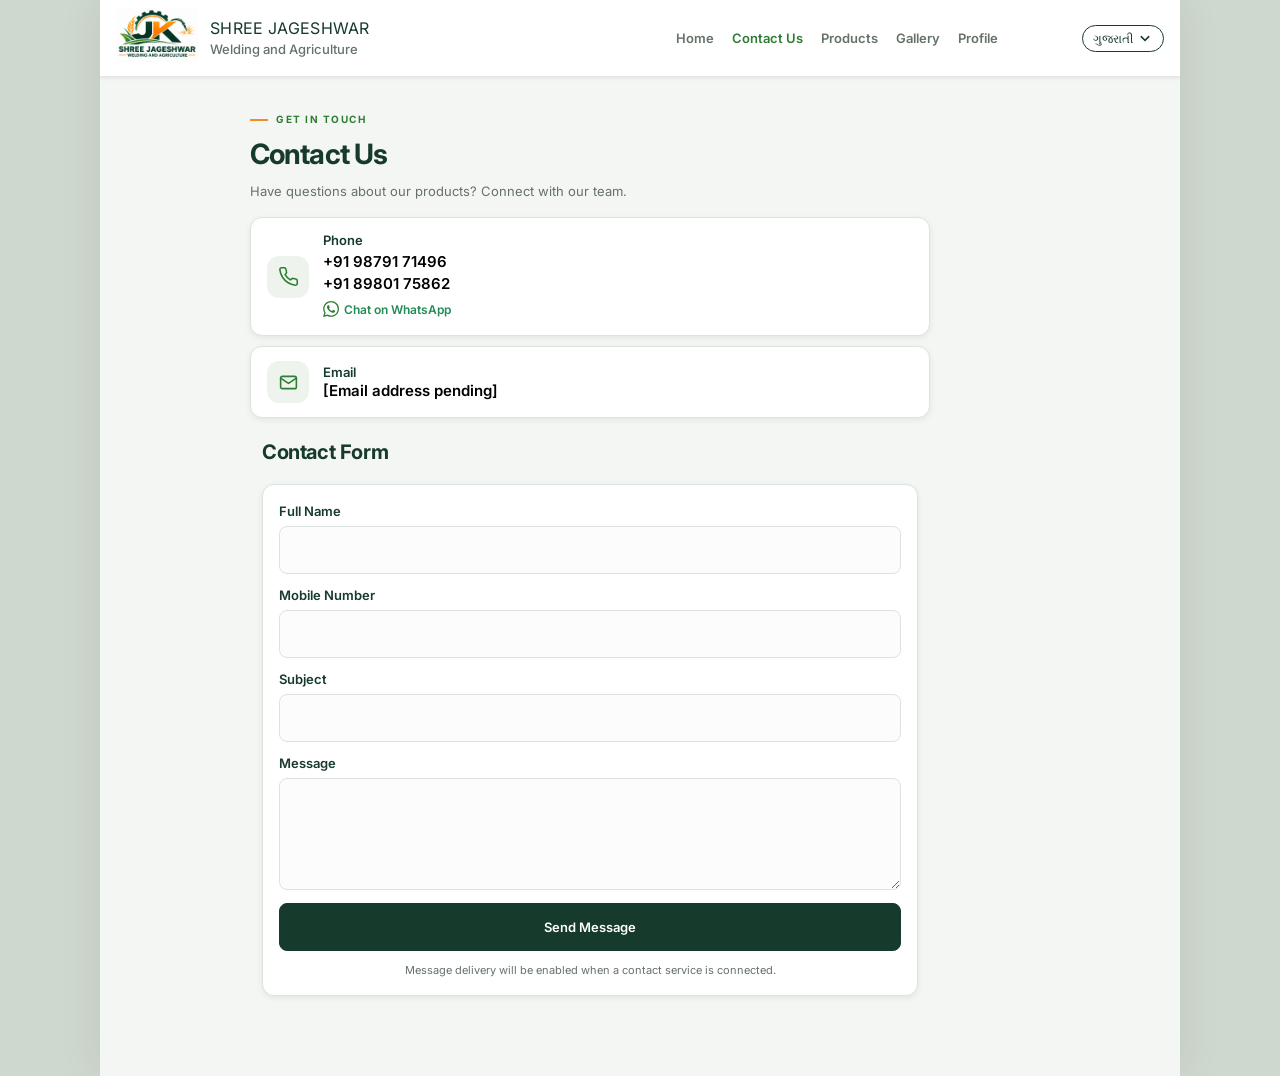
==== contact.html @ e6dda194 "jk-website file" ====
<!DOCTYPE html>
<html lang="en">
<head>
  <meta charset="UTF-8" />
  <meta name="viewport" content="width=device-width, initial-scale=1" />
  <title>Contact Us | Shree Jageshwar</title>
  <meta name="description" content="Contact Shree Jageshwar Welding and Agriculture about agricultural machinery and welding services." />
  <link rel="icon" href="assets/logo.png" />
  <link rel="preconnect" href="https://fonts.googleapis.com" />
  <link rel="preconnect" href="https://fonts.gstatic.com" crossorigin />
  <link href="https://fonts.googleapis.com/css2?family=Inter:wght@400;500;600;700;800&display=swap" rel="stylesheet" />
  <link rel="stylesheet" href="css/styles.css" />
</head>
<body data-page="contact">
  <a class="skip-link" href="#main">Skip to content</a>
  <div class="app">
    <header class="site-header elevated">
      <a class="brand" href="index.html">
        <img src="assets/logo.png" width="82" height="62" alt="Shree Jageshwar Welding and Agriculture logo" />
        <div class="brand-copy">
          <p class="brand-name">SHREE JAGESHWAR</p>
          <p class="brand-sub" data-i18n="brandSub">Welding and Agriculture</p>
        </div>
      </a>
      <nav class="desktop-nav" aria-label="Primary"></nav>
      <button class="lang-pill" type="button" data-lang-toggle aria-haspopup="true" aria-expanded="false">
        <span data-lang-short>ગુજરાતી</span>
        <svg viewBox="0 0 16 16" fill="none" aria-hidden="true"><path d="M4 6l4 4 4-4" stroke="currentColor" stroke-width="1.6" stroke-linecap="round"/></svg>
      </button>
    </header>

    <main id="main" class="contact-page">
      <div class="page-intro muted">
        <div class="section-label"><span class="accent-rule"></span><span data-i18n="getInTouch">GET IN TOUCH</span></div>
        <h1 data-i18n="contactTitle">Contact Us</h1>
        <p data-i18n="contactLead">Have questions about our products? Connect with our team.</p>
      </div>

      <section class="contact-list contact-methods" aria-label="Contact details">
        <div class="contact-card contact-detail-card">
          <span class="contact-method-icon" aria-hidden="true">
            <svg viewBox="0 0 24 24" fill="none" stroke="currentColor" stroke-width="1.8" stroke-linecap="round" stroke-linejoin="round"><path d="M22 16.92v3a2 2 0 0 1-2.18 2 19.8 19.8 0 0 1-8.63-3.07 19.5 19.5 0 0 1-6-6A19.8 19.8 0 0 1 2.12 4.18 2 2 0 0 1 4.11 2h3a2 2 0 0 1 2 1.72c.12.9.31 1.77.57 2.61a2 2 0 0 1-.45 2.11L8.09 9.91a16 16 0 0 0 6 6l1.47-1.14a2 2 0 0 1 2.11-.45c.84.26 1.71.45 2.61.57A2 2 0 0 1 22 16.92z"/></svg>
          </span>
          <div>
            <p class="label">Phone</p>
            <a class="value contact-value-link" href="tel:+919879171496">+91 98791 71496</a>
            <a class="value contact-value-link" href="tel:+918980175862">+91 89801 75862</a>
            <a class="contact-whatsapp" href="https://wa.me/919879171496" aria-label="Chat with us on WhatsApp">
              <svg viewBox="0 0 24 24" fill="currentColor" aria-hidden="true"><path d="M20.52 3.48A11.8 11.8 0 0 0 12.14 0C5.6 0 .28 5.31.28 11.86c0 2.09.55 4.13 1.6 5.93L0 24l6.36-1.67a11.8 11.8 0 0 0 5.77 1.47h.01C18.68 23.8 24 18.48 24 11.94c0-3.17-1.23-6.15-3.48-8.46ZM12.14 21.8a9.9 9.9 0 0 1-5.04-1.38l-.36-.21-3.78.99 1.01-3.69-.23-.38a9.9 9.9 0 0 1-1.52-5.27c0-5.48 4.45-9.93 9.94-9.93a9.87 9.87 0 0 1 7.03 2.92 9.87 9.87 0 0 1 2.91 7.04c0 5.48-4.45 9.91-9.96 9.91Zm5.45-7.43c-.3-.15-1.77-.88-2.05-.98-.28-.1-.48-.15-.68.15-.2.3-.78.98-.95 1.18-.18.2-.35.23-.65.08-.3-.15-1.26-.46-2.4-1.47-.89-.79-1.49-1.77-1.67-2.07-.17-.3-.02-.46.13-.61.13-.13.3-.35.45-.53.15-.17.2-.3.3-.5.1-.2.05-.38-.03-.53-.07-.15-.67-1.62-.93-2.22-.24-.58-.49-.5-.68-.51h-.58c-.2 0-.53.08-.8.38-.28.3-1.05 1.03-1.05 2.5s1.08 2.9 1.23 3.1c.15.2 2.12 3.24 5.13 4.54.72.31 1.28.5 1.72.64.72.23 1.37.2 1.89.12.58-.09 1.77-.73 2.02-1.43.25-.7.25-1.3.18-1.43-.08-.13-.28-.2-.58-.35Z"/></svg>
              Chat on WhatsApp
            </a>
          </div>
        </div>
        <div class="contact-card contact-detail-card">
          <span class="contact-method-icon" aria-hidden="true">
            <svg viewBox="0 0 24 24" fill="none" stroke="currentColor" stroke-width="1.8" stroke-linecap="round" stroke-linejoin="round"><rect x="3" y="5" width="18" height="14" rx="2"/><path d="m3 7 9 6 9-6"/></svg>
          </span>
          <div>
            <p class="label">Email</p>
            <span class="value" data-contact-email>[Email address pending]</span>
          </div>
        </div>
      </section>

      <section class="form-wrap contact-form-wrap" aria-labelledby="contact-form-title">
        <h2 id="contact-form-title" data-i18n="formTitle">Contact Form</h2>
        <form id="contact-form" data-form-endpoint="">
          <div class="field">
            <label for="full-name" data-i18n="fullName">Full Name</label>
            <input id="full-name" name="name" type="text" autocomplete="name" required />
          </div>
          <div class="field">
            <label for="mobile-number" data-i18n="mobile">Mobile Number</label>
            <input id="mobile-number" name="phone" type="tel" autocomplete="tel" inputmode="tel" required />
          </div>
          <div class="field">
            <label for="subject" data-i18n="subject">Subject</label>
            <input id="subject" name="subject" type="text" required />
          </div>
          <div class="field">
            <label for="message" data-i18n="message">Message</label>
            <textarea id="message" name="message" rows="4" required></textarea>
          </div>
          <button class="btn btn-forest btn-block" type="submit" data-i18n="send">Send Message</button>
          <p class="form-status" id="form-status" role="status" aria-live="polite"></p>
          <p class="form-note">Message delivery will be enabled when a contact service is connected.</p>
        </form>
      </section>
    </main>

    <nav class="bottom-nav" aria-label="Mobile"></nav>
  </div>

  <div class="overlay" id="overlay"></div>
  <div class="lang-menu" id="lang-menu" role="menu" aria-label="Choose language">
    <button type="button" data-set-lang="en">English</button>
    <button type="button" data-set-lang="hi">हिन्दी</button>
    <button type="button" data-set-lang="gu">ગુજરાતી</button>
  </div>
  <div class="toast" id="toast" role="status" aria-live="polite"></div>
  <script src="js/components.js"></script>
  <script src="js/main.js"></script>
</body>
</html>
---- css/styles.css ----
:root {
  --bg: #f4f6f3;
  --white: #ffffff;
  --forest: #163a2b;
  --forest-deep: #202824;
  --green: #2e7d32;
  --orange: #f28c28;
  --muted: #657268;
  --muted-2: #7b847d;
  --border: #dde3dd;
  --border-2: #dddddd;
  --text: #163a2b;
  --ink: #202824;
  --soft: #eef4ed;
  --soft-2: #eaf2e8;
  --badge: #fff1e2;
  --badge-text: #8a4b0e;
  --hero-muted: rgba(221, 227, 221, 0.8);
  --shadow-header: 0 2px 4px rgba(0, 0, 0, 0.09);
  --shadow-card: 0 2px 6px rgba(0, 0, 0, 0.07);
  --shadow-btn: 0 4px 6px rgba(242, 140, 40, 0.4);
  --nav-h: 100px;
  --radius: 6px;
  --radius-lg: 12px;
  --max: 390px;
}

*,
*::before,
*::after {
  box-sizing: border-box;
}

html {
  -webkit-text-size-adjust: 100%;
}

body {
  margin: 0;
  font-family: Inter, system-ui, -apple-system, Segoe UI, sans-serif;
  background: #dfe6de;
  color: var(--text);
  min-height: 100vh;
}

img {
  max-width: 100%;
  display: block;
}

a {
  color: inherit;
  text-decoration: none;
}

button,
input,
textarea,
select {
  font-family: inherit;
}

.skip-link {
  position: absolute;
  left: -999px;
  top: 8px;
  background: var(--forest);
  color: #fff;
  padding: 8px 12px;
  z-index: 100;
}

.skip-link:focus {
  left: 8px;
}

.app {
  width: 100%;
  max-width: var(--max);
  margin: 0 auto;
  min-height: 100vh;
  background: var(--bg);
  position: relative;
  padding-bottom: calc(var(--nav-h) + 8px);
  overflow-x: hidden;
}

/* Header */
.site-header {
  position: sticky;
  top: 0;
  z-index: 40;
  background: var(--white);
  display: flex;
  align-items: center;
  justify-content: space-between;
  min-height: 64px;
  padding: 8px 12px 8px 8px;
  border-bottom: 1px solid var(--border);
  gap: 8px;
}

.site-header.elevated {
  border-bottom: none;
  box-shadow: var(--shadow-header);
  min-height: 68px;
  padding: 10px 16px;
}

.brand {
  display: flex;
  align-items: center;
  gap: 12px;
  min-width: 0;
  flex: 1;
}

.brand img {
  width: 82px;
  height: 62px;
  object-fit: contain;
  flex-shrink: 0;
  margin-top: -6px;
}

.brand-copy {
  min-width: 0;
}

.brand-name {
  margin: 0;
  font-size: 16px;
  font-weight: 400;
  color: var(--forest);
  line-height: 1.2;
  letter-spacing: 0.02em;
}

.brand-sub {
  margin: 3px 0 0;
  font-size: 13px;
  font-weight: 500;
  color: var(--muted);
}

.header-page-title {
  font-size: 14px;
  font-weight: 600;
  color: var(--forest);
  white-space: nowrap;
}

.icon-btn {
  width: 36px;
  height: 36px;
  border: 0;
  background: transparent;
  color: var(--forest);
  display: grid;
  place-items: center;
  cursor: pointer;
  border-radius: 8px;
  flex-shrink: 0;
}

.icon-btn svg {
  width: 22px;
  height: 22px;
}

.lang-pill {
  display: inline-flex;
  align-items: center;
  gap: 4px;
  border: 1px solid var(--forest);
  border-radius: 16px;
  padding: 5px 10px;
  background: var(--white);
  color: var(--forest);
  font-size: 12px;
  font-weight: 500;
  cursor: pointer;
  white-space: nowrap;
}

.lang-pill svg {
  width: 16px;
  height: 15px;
}

/* Hero */
.hero {
  position: relative;
  min-height: 298px;
  color: #fff;
  overflow: hidden;
}

.hero img.hero-photo {
  position: absolute;
  inset: 0;
  width: 100%;
  height: 100%;
  object-fit: cover;
}

.hero-overlay {
  position: absolute;
  inset: 0;
  background: linear-gradient(
    180deg,
    rgba(22, 58, 43, 0.93) 0%,
    rgba(22, 58, 43, 0.8) 55%,
    rgba(22, 58, 43, 0.4) 100%
  );
}

.hero-content {
  position: relative;
  z-index: 1;
  padding: 20px 20px 16px;
  display: flex;
  flex-direction: column;
  gap: 8px;
}

.eyebrow-chip {
  align-self: flex-start;
  background: rgba(242, 140, 40, 0.19);
  color: var(--orange);
  font-size: 10px;
  font-weight: 700;
  letter-spacing: 1.2px;
  padding: 4px 10px;
  border-radius: 4px;
}

.hero h1 {
  margin: 0;
  font-size: 24px;
  font-weight: 800;
  line-height: 1.2;
  max-width: 330px;
}

.hero p {
  margin: 0;
  font-size: 12px;
  line-height: 1.55;
  color: var(--hero-muted);
  max-width: 330px;
}

.hero-actions {
  display: flex;
  gap: 12px;
  align-items: center;
  padding-top: 8px;
  flex-wrap: wrap;
}

.btn {
  display: inline-flex;
  align-items: center;
  justify-content: center;
  border: 0;
  cursor: pointer;
  border-radius: 8px;
  font-weight: 700;
  font-size: 13px;
  line-height: 1;
}

.btn-primary {
  background: var(--orange);
  color: var(--forest);
  padding: 12px 22px;
  box-shadow: var(--shadow-btn);
}

.btn-ghost {
  background: var(--bg);
  color: var(--forest);
  border: 1.5px solid var(--forest);
  padding: 11px 18px;
  font-weight: 600;
}

.btn-block {
  width: 100%;
  height: 48px;
  border-radius: var(--radius);
  font-size: 14px;
}

.btn-forest {
  background: var(--forest);
  color: #fff;
  border: 1px solid var(--forest);
  min-height: 46px;
  width: 100%;
  border-radius: 8px;
  font-size: 13px;
  font-weight: 600;
}

/* Home sections */
.section {
  padding: 12px;
}

.section-head {
  display: flex;
  justify-content: space-between;
  align-items: center;
  gap: 12px;
  margin-bottom: 10px;
}

.kicker {
  margin: 0;
  font-size: 9px;
  font-weight: 700;
  letter-spacing: 1.2px;
  color: var(--green);
}

.section-head h2 {
  margin: 2px 0 0;
  font-size: 16px;
  font-weight: 700;
  color: var(--forest);
}

.link-accent {
  color: var(--orange);
  font-size: 12px;
  font-weight: 600;
  white-space: nowrap;
}

.product-strip {
  display: flex;
  gap: 8px;
}

.mini-card {
  flex: 1;
  min-width: 0;
  background: #fff;
  border-radius: 8px;
  overflow: hidden;
  box-shadow: var(--shadow-card);
}

.mini-card img {
  width: 100%;
  height: 60px;
  object-fit: cover;
}

.mini-card .meta {
  padding: 6px 7px 7px;
}

.mini-card h3 {
  margin: 0;
  font-size: 10px;
  font-weight: 700;
}

.mini-card p {
  margin: 2px 0 0;
  font-size: 9px;
  color: #6b7b6e;
}

.services {
  background: var(--forest-deep);
  color: #fff;
}

.services .kicker,
.services .link-accent {
  color: var(--orange);
}

.services h2 {
  color: #fff;
}

.chips {
  display: flex;
  flex-wrap: wrap;
  gap: 8px;
}

.chip {
  display: inline-flex;
  align-items: center;
  gap: 6px;
  background: var(--forest);
  color: #fff;
  border-radius: 20px;
  padding: 8px 12px;
  font-size: 11px;
  font-weight: 600;
}

.chip svg {
  width: 14px;
  height: 14px;
}

.site-footer {
  background: var(--forest);
  color: #fff;
  text-align: center;
  padding: 12px 20px;
}

.site-footer strong {
  display: block;
  font-size: 12px;
  font-weight: 700;
}

.site-footer .row {
  display: flex;
  justify-content: center;
  align-items: center;
  gap: 6px;
  margin-top: 4px;
  color: #dde3dd;
  font-size: 10px;
}

.site-footer .split {
  display: flex;
  justify-content: center;
  align-items: center;
  gap: 16px;
  padding-top: 6px;
  color: var(--hero-muted);
  font-size: 10px;
  font-weight: 500;
}

.site-footer .vr {
  width: 1px;
  height: 12px;
  background: rgba(255, 255, 255, 0.27);
}

.inline-ico {
  display: inline-flex;
  align-items: center;
  gap: 5px;
}

.inline-ico svg {
  width: 12px;
  height: 12px;
}

/* Bottom nav */
.bottom-nav {
  position: fixed;
  left: 50%;
  transform: translateX(-50%);
  bottom: 0;
  width: 100%;
  max-width: var(--max);
  height: var(--nav-h);
  background: #fff;
  border-top: 1px solid var(--border);
  display: flex;
  align-items: stretch;
  padding: 8px 12px 28px;
  z-index: 50;
}

.bottom-nav a {
  flex: 1;
  display: flex;
  flex-direction: column;
  align-items: center;
  justify-content: center;
  gap: 4px;
  min-width: 0;
  color: var(--muted-2);
  font-size: 10px;
  font-weight: 500;
}

.bottom-nav a svg {
  width: 24px;
  height: 24px;
}

.bottom-nav a.active {
  color: var(--green);
  font-weight: 600;
}

/* Page intro */
.page-intro {
  padding: 24px 20px 16px;
}

.section-label {
  display: flex;
  align-items: center;
  gap: 8px;
  margin-bottom: 10px;
}

.accent-rule {
  width: 18px;
  height: 2px;
  background: var(--orange);
}

.section-label span {
  font-size: 10px;
  font-weight: 700;
  letter-spacing: 1.5px;
  color: var(--green);
}

.page-intro h1 {
  margin: 0;
  font-size: 28px;
  font-weight: 700;
  letter-spacing: -0.9px;
  line-height: 34px;
  color: var(--forest);
}

.page-intro p {
  margin: 10px 0 0;
  font-size: 13px;
  line-height: 20px;
  color: var(--forest);
}

.page-intro.muted p {
  color: var(--muted);
}

/* Products */
.search-bar {
  display: none;
  padding: 0 20px 12px;
}

.search-bar.open {
  display: block;
}

.search-bar input {
  width: 100%;
  height: 44px;
  border: 1px solid var(--border);
  border-radius: var(--radius);
  padding: 0 12px;
  font-size: 14px;
  background: #fff;
  color: var(--forest);
}

.product-grid {
  display: grid;
  grid-template-columns: 1fr 1fr;
  gap: 10px;
  padding: 0 10px 24px;
  align-items: start;
}

.product-card {
  background: #fff;
  border: 1px solid var(--border);
  border-radius: var(--radius);
  overflow: hidden;
  display: flex;
  flex-direction: column;
  cursor: pointer;
  text-align: left;
  width: 100%;
  padding: 0;
  color: inherit;
}

.product-card img {
  width: 100%;
  height: auto;
  object-fit: cover;
  background: #e8eee8;
}

.product-card .info {
  min-height: 58px;
  display: flex;
  align-items: center;
  padding: 10px 12px;
}

.product-card h3 {
  margin: 0;
  font-size: 13px;
  font-weight: 600;
  line-height: 18px;
}

.product-card.hidden {
  display: none;
}

/* Gallery masonry */
.gallery {
  padding: 0 20px 24px;
  display: flex;
  flex-direction: column;
  gap: 12px;
}

.gallery-row {
  display: flex;
  gap: 12px;
  align-items: flex-start;
}

.gallery-row img,
.gallery-row button {
  border: 0;
  padding: 0;
  background: none;
  border-radius: 4px;
  overflow: hidden;
  cursor: pointer;
}

.gallery-row img {
  width: 100%;
  height: 100%;
  object-fit: cover;
}

.g-half {
  width: calc(50% - 6px);
}

.g-full {
  width: 100%;
}

.g-half img,
.g-full img {
  display: block;
  width: 100%;
  height: auto;
  border-radius: 4px;
}

/* Empty gallery slots mirror the mixed-height image grid in the Figma screen. */
.gallery.gallery-grid {
  display: grid;
  grid-template-columns: repeat(2, minmax(0, 1fr));
  grid-auto-rows: auto;
  align-items: start;
  gap: 12px;
  padding: 0 20px 32px;
}

.gallery-card {
  width: 100%;
  min-width: 0;
  align-self: start;
  aspect-ratio: 1.08;
  border: 1px solid rgba(22, 58, 43, 0.1);
  border-radius: 6px;
  background: #fff;
  box-shadow: 0 2px 6px rgba(22, 58, 43, 0.05);
  overflow: hidden;
}

.gallery-photo {
  display: block;
  width: 100%;
  height: 100%;
  border: 0;
  padding: 0;
  background: transparent;
  cursor: zoom-in;
}

.gallery-photo:focus-visible,
.lightbox-close:focus-visible {
  outline: 3px solid #f28b32;
  outline-offset: -3px;
}

.gallery-photo img {
  display: block;
  width: 100%;
  height: 100%;
  object-fit: cover;
}

.lightbox-close {
  position: absolute;
  top: 16px;
  right: 18px;
  width: 44px;
  height: 44px;
  border: 1px solid rgba(255, 255, 255, .65);
  border-radius: 50%;
  color: #fff;
  background: rgba(0, 0, 0, .35);
  font-size: 30px;
  line-height: 1;
  cursor: pointer;
}

/* Contact */
.contact-list,
.form-wrap {
  padding: 0 20px;
}

.contact-list {
  display: flex;
  flex-direction: column;
  gap: 10px;
}

.contact-card {
  display: flex;
  gap: 14px;
  align-items: center;
  background: #fff;
  border: 1px solid var(--border);
  border-radius: var(--radius);
  padding: 14px 16px;
  min-height: 72px;
}

.contact-card svg {
  width: 22px;
  height: 22px;
  color: var(--green);
  flex-shrink: 0;
}

.contact-card .label {
  margin: 0;
  font-size: 13px;
  font-weight: 600;
  color: var(--forest);
}

.contact-card .value {
  margin: 4px 0 0;
  font-size: 15px;
  font-weight: 600;
  color: #000;
  word-break: break-word;
}

.form-wrap {
  padding: 24px 20px 32px;
}

.form-wrap h2 {
  margin: 0 0 20px;
  font-size: 20px;
  letter-spacing: -0.4px;
  font-weight: 700;
}

.field {
  display: flex;
  flex-direction: column;
  gap: 8px;
  margin-bottom: 16px;
}

.field label {
  font-size: 13px;
  font-weight: 600;
}

.field input,
.field textarea {
  width: 100%;
  border: 1px solid var(--border);
  border-radius: var(--radius);
  background: #fff;
  padding: 12px;
  font-size: 14px;
  color: var(--forest);
}

.field input {
  height: 48px;
}

.field textarea {
  min-height: 112px;
  resize: vertical;
}

.form-status {
  margin-top: 12px;
  font-size: 13px;
  color: var(--green);
  display: none;
}

.form-status.show {
  display: block;
}

.contact-page {
  padding-bottom: 8px;
}

.contact-note {
  display: flex;
  gap: 13px;
  align-items: center;
  margin: 0 20px;
  padding: 14px;
  border: 1px solid var(--border);
  border-radius: var(--radius-lg);
  background: #fff;
  box-shadow: var(--shadow-card);
}

.contact-note-icon {
  display: grid;
  place-items: center;
  width: 42px;
  height: 42px;
  flex: 0 0 42px;
  border-radius: 12px;
  color: var(--green);
  background: var(--soft);
}

.contact-note-icon svg {
  width: 22px;
  height: 22px;
}

.contact-methods {
  gap: 10px;
}

.contact-detail-card {
  min-height: 72px;
  border-radius: var(--radius-lg);
  box-shadow: var(--shadow-card);
}

.contact-method-icon {
  display: grid;
  place-items: center;
  width: 42px;
  height: 42px;
  flex: 0 0 42px;
  border-radius: 12px;
  color: var(--green);
  background: var(--soft);
}

.contact-method-icon svg {
  width: 21px;
  height: 21px;
}

.contact-value-link {
  display: block;
  width: fit-content;
  margin-top: 4px;
}

.contact-value-link + .contact-value-link {
  margin-top: 3px;
}

.contact-whatsapp {
  display: inline-flex;
  align-items: center;
  gap: 5px;
  margin-top: 8px;
  color: #248b57;
  font-size: 12px;
  font-weight: 600;
}

.contact-whatsapp svg {
  width: 16px;
  height: 16px;
}

.contact-note strong {
  display: block;
  color: var(--forest);
  font-size: 14px;
}

.contact-note p {
  margin: 4px 0 0;
  color: var(--muted);
  font-size: 12px;
  line-height: 1.45;
}

.contact-form-wrap {
  padding-top: 22px;
}

.contact-form-wrap form {
  padding: 18px 16px 16px;
  border: 1px solid var(--border);
  border-radius: var(--radius-lg);
  background: #fff;
  box-shadow: var(--shadow-card);
}

.contact-form-wrap .field {
  gap: 7px;
  margin-bottom: 13px;
}

.contact-form-wrap .field input,
.contact-form-wrap .field textarea {
  border-radius: 8px;
  background: #fbfcfb;
}

.contact-form-wrap .field input:focus,
.contact-form-wrap .field textarea:focus {
  outline: 3px solid rgba(46, 125, 50, 0.15);
  border-color: var(--green);
}

.form-note {
  margin: 12px 0 0;
  color: var(--muted);
  font-size: 11px;
  line-height: 1.45;
  text-align: center;
}

@media (min-width: 640px) {
  .contact-page {
    max-width: 640px;
    margin: 0 auto;
  }
}

@media (min-width: 900px) {
  .contact-page {
    max-width: 820px;
    padding: 12px 0 48px;
  }

  .contact-note {
    margin-inline: 32px;
  }

  .contact-form-wrap {
    padding-inline: 32px;
  }
}

/* Settings */
.settings-list {
  padding: 0 20px 32px;
}

.settings-kicker {
  margin: 0 0 12px;
  font-size: 11px;
  letter-spacing: 1.1px;
  color: var(--muted);
  text-transform: none;
}

.option-card {
  display: flex;
  align-items: center;
  gap: 12px;
  background: #fff;
  border: 1px solid var(--border);
  border-radius: var(--radius-lg);
  box-shadow: 0 2px 6px rgba(22, 58, 43, 0.02);
  padding: 0 14px;
  height: 64px;
  margin-bottom: 10px;
}

.icon-well {
  width: 36px;
  height: 36px;
  border-radius: 10px;
  background: var(--soft);
  display: grid;
  place-items: center;
  color: var(--green);
  flex-shrink: 0;
}

.icon-well svg {
  width: 20px;
  height: 20px;
}

.option-card span {
  flex: 1;
  font-size: 14px;
  color: var(--ink);
}

.option-card .icon-well {
  flex: 0 0 36px;
}

.option-card > span:not(.icon-well):not(.chev) {
  flex: 1;
}

.option-card .chev {
  width: 18px;
  height: 18px;
  color: var(--muted);
}

/* Account subpages */
.account-hero {
  background: var(--forest);
  color: #fff;
  padding: 20px 20px 24px;
}

.crumb {
  display: flex;
  align-items: center;
  gap: 8px;
  margin-bottom: 14px;
  color: #fff;
  font-size: 11px;
  font-weight: 600;
  letter-spacing: 0.88px;
}

.crumb svg {
  width: 18px;
  height: 18px;
}

.crumb .bar {
  width: 24px;
  height: 3px;
  background: var(--orange);
}

.account-hero h1 {
  margin: 0;
  font-size: 27px;
  font-weight: 400;
  letter-spacing: -0.7px;
  line-height: 1.15;
}

.account-hero p {
  margin: 7px 0 0;
  font-size: 13px;
  color: #d6e3d9;
  line-height: 1.45;
}

.account-body {
  padding: 24px 20px 32px;
  display: flex;
  flex-direction: column;
  gap: 20px;
}

.card {
  background: #fff;
  border: 1px solid var(--border-2);
  border-radius: var(--radius-lg);
  padding: 16px;
}

.card.plain {
  border: 0;
  padding: 20px;
}

.card h2,
.account-body > h2,
.support-title {
  margin: 0;
  font-size: 17px;
  font-weight: 400;
  color: var(--forest);
  line-height: 1.35;
}

.card p,
.muted {
  color: var(--muted);
  font-size: 13px;
  line-height: 1.5;
}

.badge {
  display: inline-flex;
  background: var(--badge);
  color: var(--badge-text);
  font-size: 11px;
  font-weight: 600;
  border-radius: 100px;
  padding: 5px 9px;
}

.lang-option {
  width: 100%;
  display: flex;
  align-items: center;
  gap: 14px;
  text-align: left;
  background: #fff;
  border: 1px solid var(--border-2);
  border-radius: var(--radius-lg);
  padding: 18px;
  cursor: pointer;
}

.lang-option.selected {
  background: var(--soft-2);
  border: 1.5px solid var(--green);
}

.lang-option strong {
  display: block;
  font-size: 16px;
  font-weight: 600;
  color: var(--forest);
}

.lang-option small {
  display: block;
  margin-top: 4px;
  font-size: 13px;
  color: var(--muted);
}

.radio {
  width: 24px;
  height: 24px;
  margin-left: auto;
  border: 1.5px solid #c5cdc6;
  border-radius: 50%;
  display: grid;
  place-items: center;
  flex-shrink: 0;
}

.lang-option.selected .radio {
  border-color: var(--green);
  background: var(--green);
  color: #fff;
}

.faq-item + .faq-item {
  border-top: 1px solid var(--border-2);
  margin-top: 12px;
  padding-top: 12px;
}

.faq-btn {
  width: 100%;
  display: flex;
  gap: 12px;
  align-items: center;
  background: none;
  border: 0;
  padding: 0;
  cursor: pointer;
  text-align: left;
  font-size: 14px;
  color: var(--ink);
}

.faq-btn span {
  flex: 1;
  font-weight: 500;
}

.faq-item.open .faq-btn span {
  font-weight: 600;
  color: var(--forest);
}

.faq-body {
  display: none;
  margin: 8px 0 4px;
  font-size: 13px;
  line-height: 1.5;
  color: var(--muted);
}

.faq-item.open .faq-body {
  display: block;
}

.policy-block + .policy-block {
  border-top: 1px solid var(--border-2);
  margin-top: 24px;
  padding-top: 24px;
}

.policy-block h2 {
  margin: 0 0 9px;
  font-size: 17px;
  font-weight: 400;
}

.policy-block p {
  margin: 0;
  font-size: 14px;
  line-height: 1.5;
  color: var(--muted);
}

.fine-print {
  font-size: 12px;
  color: var(--muted);
  line-height: 1.5;
  margin: 0;
}

.support-intro {
  display: flex;
  gap: 12px;
  align-items: center;
}

.support-intro svg {
  width: 28px;
  height: 28px;
  color: var(--green);
  flex-shrink: 0;
}

/* Profile and Settings pages */
.subpage-header {
  min-height: 60px !important;
  padding: 8px 12px !important;
}

.subpage-header .back-link,
.header-spacer {
  width: 40px;
  flex: 0 0 40px;
}

.subpage-header .header-page-title {
  overflow: hidden;
  text-overflow: ellipsis;
}

.profile-settings,
.support-page,
.legal-body {
  gap: 16px;
}

.profile-summary {
  display: flex;
  gap: 14px;
  align-items: center;
  padding: 18px;
}

.profile-summary h2 {
  font-weight: 600;
}

.profile-summary p {
  margin: 4px 0 0;
}

.profile-avatar {
  display: grid;
  place-items: center;
  width: 54px;
  height: 54px;
  flex: 0 0 54px;
  color: var(--green);
  background: var(--soft);
  border: 1px solid var(--border);
  border-radius: 50%;
}

.profile-avatar svg {
  width: 26px;
  height: 26px;
}

.settings-group .settings-kicker {
  margin: 0 0 10px;
}

.settings-group .option-card {
  text-decoration: none;
  transition: border-color 150ms ease, background 150ms ease;
}

.settings-group .option-card:hover,
.settings-group .option-card:focus-visible {
  border-color: var(--green);
  background: #fbfdfb;
}

.personal-card form {
  margin-top: 18px;
}

.profile-photo-placeholder {
  display: flex;
  align-items: center;
  gap: 12px;
  padding-bottom: 16px;
  border-bottom: 1px solid var(--border-2);
}

.profile-photo-placeholder .profile-avatar {
  width: 64px;
  height: 64px;
  flex-basis: 64px;
}

.profile-photo-placeholder strong,
.profile-photo-placeholder small {
  display: block;
}

.profile-photo-placeholder strong {
  color: var(--forest);
  font-size: 14px;
}

.profile-photo-placeholder small {
  margin-top: 4px;
  color: var(--muted);
  font-size: 11px;
  line-height: 1.45;
}

.button-row,
.support-actions {
  display: flex;
  gap: 10px;
  flex-wrap: wrap;
}

.button-row .btn,
.support-actions .btn {
  min-height: 46px;
  flex: 1 1 calc(50% - 5px);
  padding: 0 12px;
}

.support-actions .btn:last-child {
  flex-basis: 100%;
}

.btn-outline {
  color: var(--forest);
  background: #fff;
  border: 1px solid var(--forest);
  border-radius: 8px;
}

.button-row .btn:disabled {
  opacity: .5;
  cursor: not-allowed;
}

.personal-card .fine-print {
  margin-top: 14px;
}

.notification-heading {
  display: flex;
  justify-content: space-between;
  align-items: flex-start;
  gap: 12px;
}

.notification-heading .fine-print {
  margin: 5px 0 0;
}

.text-button {
  flex: 0 0 auto;
  border: 0;
  padding: 6px 0;
  background: transparent;
  color: var(--green);
  font-size: 12px;
  font-weight: 700;
  cursor: pointer;
}

.text-button:disabled {
  color: var(--muted-2);
  cursor: default;
}

.notification-list {
  display: flex;
  flex-direction: column;
  gap: 10px;
}

.notification-card {
  position: relative;
  display: flex;
  gap: 11px;
  align-items: flex-start;
  padding: 14px 12px;
  border: 1px solid var(--border);
  border-radius: var(--radius-lg);
  background: #fff;
}

.notification-card.is-unread {
  border-color: #c5d9c7;
  background: #fbfdfb;
}

.notification-mark {
  width: 8px;
  height: 8px;
  flex: 0 0 8px;
  margin-top: 7px;
  border-radius: 50%;
  background: var(--orange);
}

.notification-card:not(.is-unread) .notification-mark {
  background: #cbd2cc;
}

.notification-icon {
  display: grid;
  place-items: center;
  width: 34px;
  height: 34px;
  flex: 0 0 34px;
  border-radius: 10px;
  color: var(--green);
  background: var(--soft);
  font-size: 19px;
}

.notification-copy {
  min-width: 0;
  flex: 1;
}

.notification-meta {
  display: flex;
  justify-content: space-between;
  gap: 8px;
  color: var(--muted);
  font-size: 10px;
}

.notification-copy h3 {
  margin: 6px 0 4px;
  color: var(--forest);
  font-size: 13px;
}

.notification-copy p {
  margin: 0;
  color: var(--muted);
  font-size: 12px;
  line-height: 1.45;
}

.notification-status.show {
  display: block;
}

.language-fieldset {
  display: flex;
  flex-direction: column;
  gap: 12px;
  margin: 0;
  padding: 0;
  border: 0;
}

.language-fieldset legend {
  margin-bottom: 14px;
}

.language-fieldset .lang-option {
  position: relative;
  min-height: 78px;
  margin: 0;
  padding: 15px;
}

.language-symbol {
  display: grid;
  place-items: center;
  width: 38px;
  height: 38px;
  flex: 0 0 38px;
  border-radius: 10px;
  color: var(--green);
  background: var(--soft);
  font-size: 18px;
  font-weight: 600;
}

.radio-input {
  position: absolute;
  width: 1px;
  height: 1px;
  opacity: 0;
}

.radio-input:focus-visible + .radio {
  outline: 3px solid rgba(46, 125, 50, .25);
  outline-offset: 3px;
}

.language-fieldset .lang-option.selected .radio::after {
  content: "";
  width: 8px;
  height: 8px;
  border-radius: 50%;
  background: #fff;
}

.support-contact > p,
.support-request > p {
  margin: 6px 0 14px;
}

.support-contact .fine-print {
  margin: 12px 0 0;
  overflow-wrap: anywhere;
}

.faq-card h2,
.support-request h2 {
  margin-bottom: 12px;
  font-weight: 600;
}

.faq-item .faq-btn > span:last-child {
  flex: 0 0 auto;
  color: var(--muted);
}

.faq-item.open .faq-btn > span:last-child {
  transform: rotate(180deg);
}

.support-request form {
  margin-top: 16px;
}

.support-request .field input,
.support-request .field textarea,
.personal-card .field input {
  border-radius: 8px;
  background: #fbfcfb;
}

.support-request .field input:focus,
.support-request .field textarea:focus,
.personal-card .field input:focus {
  outline: 3px solid rgba(46, 125, 50, .15);
  border-color: var(--green);
}

.legal-body {
  padding-top: 20px;
}

.policy-updated {
  margin: 0;
  color: var(--muted);
  font-size: 11px;
}

.legal-body .policy-block h2 {
  font-size: 15px;
  font-weight: 600;
  line-height: 1.4;
}

.legal-body .policy-block p {
  font-size: 13px;
  line-height: 1.65;
}

@media (min-width: 640px) {
  .account-hero {
    padding-inline: 28px;
  }

  .account-body {
    max-width: 640px;
    margin-inline: auto;
  }
}

@media (min-width: 900px) {
  .account-body {
    max-width: 760px;
    padding-inline: 32px;
  }

  .account-hero {
    padding-inline: max(32px, calc((100% - 696px) / 2));
  }
}

/* Overlays */
.overlay {
  position: fixed;
  inset: 0;
  background: rgba(22, 58, 43, 0.45);
  z-index: 80;
  display: none;
}

.overlay.open {
  display: block;
}

.drawer,
.modal,
.lang-menu {
  position: fixed;
  z-index: 90;
  background: #fff;
}

.drawer {
  top: 0;
  right: 0;
  width: min(320px, 86vw);
  height: 100%;
  padding: 24px 20px;
  transform: translateX(100%);
  transition: transform 0.22s ease;
}

.drawer.open {
  transform: none;
}

.drawer h2 {
  margin: 0 0 16px;
  font-size: 18px;
}

.drawer a,
.drawer button.linkish {
  display: block;
  width: 100%;
  text-align: left;
  padding: 12px 0;
  border: 0;
  border-bottom: 1px solid var(--border);
  background: none;
  font-size: 15px;
  color: var(--forest);
  cursor: pointer;
}

.lang-menu {
  top: 64px;
  right: max(12px, calc(50% - var(--max) / 2 + 12px));
  border: 1px solid var(--border);
  border-radius: 10px;
  box-shadow: var(--shadow-card);
  min-width: 160px;
  display: none;
  overflow: hidden;
}

.lang-menu.open {
  display: block;
}

.lang-menu button {
  display: block;
  width: 100%;
  text-align: left;
  padding: 10px 14px;
  border: 0;
  background: #fff;
  cursor: pointer;
  font-size: 14px;
}

.lang-menu button:hover,
.lang-menu button.active {
  background: var(--soft-2);
}

.modal {
  left: 50%;
  top: 50%;
  transform: translate(-50%, -50%);
  width: min(360px, calc(100% - 32px));
  border-radius: 12px;
  overflow: hidden;
  display: none;
}

.modal.open {
  display: block;
}

.modal img {
  width: 100%;
  max-height: 240px;
  object-fit: cover;
}

.modal .pad {
  padding: 16px;
}

.modal h3 {
  margin: 0 0 8px;
  font-size: 18px;
}

.lightbox {
  position: fixed;
  inset: 0;
  z-index: 95;
  background: rgba(0, 0, 0, 0.88);
  display: none;
  align-items: center;
  justify-content: center;
  padding: 16px;
}

.lightbox.open {
  display: flex;
}

.lightbox img {
  max-width: 100%;
  max-height: 90vh;
  object-fit: contain;
}

.toast {
  position: fixed;
  left: 50%;
  bottom: 116px;
  transform: translateX(-50%);
  background: var(--forest);
  color: #fff;
  padding: 10px 16px;
  border-radius: 8px;
  font-size: 13px;
  z-index: 100;
  display: none;
}

.toast.show {
  display: block;
}

/* Desktop / tablet */
@media (min-width: 640px) {
  :root {
    --max: 640px;
  }

  .hero {
    min-height: 340px;
  }

  .hero h1 {
    font-size: 32px;
    max-width: 480px;
  }

  .product-grid {
    grid-template-columns: repeat(3, 1fr);
  }

  .gallery-row.g-pair .g-half {
    width: calc(50% - 6px);
  }

  .gallery.gallery-grid {
    grid-template-columns: repeat(3, minmax(0, 1fr));
    gap: 14px;
  }
}

@media (min-width: 900px) {
  :root {
    --max: 1080px;
    --nav-h: 0px;
  }

  body {
    background: #cfd8cf;
  }

  .app {
    padding-bottom: 0;
    box-shadow: 0 0 40px rgba(0, 0, 0, 0.08);
  }

  .bottom-nav {
    display: none;
  }

  .desktop-nav {
    display: flex !important;
  }

  .hero {
    min-height: 420px;
  }

  .hero h1 {
    font-size: 40px;
    max-width: 560px;
  }

  .hero p {
    font-size: 16px;
    max-width: 520px;
  }

  .product-strip .mini-card img {
    height: 110px;
  }

  .mini-card h3 {
    font-size: 14px;
  }

  .mini-card p {
    font-size: 12px;
  }

  .product-grid {
    grid-template-columns: repeat(4, 1fr);
    padding: 0 20px 40px;
  }

  .gallery {
    display: grid;
    grid-template-columns: 1fr 1fr 1fr;
    gap: 14px;
  }

  .gallery-row {
    display: contents;
  }

  .gallery.gallery-grid {
    grid-template-columns: repeat(4, minmax(0, 1fr));
    gap: 16px;
  }

  .g-half,
  .g-full {
    width: 100%;
  }

  .account-body,
  .contact-list,
  .form-wrap,
  .settings-list {
    max-width: 720px;
  }
}

.desktop-nav {
  display: none;
  align-items: center;
  gap: 18px;
}

.desktop-nav a {
  font-size: 13px;
  font-weight: 600;
  color: var(--muted);
}

.desktop-nav a.active {
  color: var(--green);
}

/* Shared navigation and responsive page refinements */
.desktop-nav a[aria-current="page"] {
  color: var(--green);
}

.bottom-nav a[aria-current="page"] {
  color: var(--green);
  font-weight: 700;
}

.product-card {
  border-radius: 10px;
  box-shadow: var(--shadow-card);
  transition: transform 160ms ease, box-shadow 160ms ease;
}

.product-card:hover,
.product-card:focus-visible {
  transform: translateY(-2px);
  box-shadow: 0 8px 18px rgba(22, 58, 43, 0.12);
}

.product-card img {
  aspect-ratio: 1.18 / 1;
  object-fit: contain;
  padding: 8px;
}

.product-card .info {
  min-height: 48px;
}

.mini-card {
  border: 1px solid rgba(22, 58, 43, 0.08);
}

.mini-card img {
  object-fit: contain;
  background: #fff;
}

.site-header .desktop-nav {
  flex: 1;
  justify-content: center;
}

.site-footer {
  line-height: 1.55;
}

@media (max-width: 359px) {
  .bottom-nav {
    padding-inline: 4px;
  }

  .bottom-nav a {
    font-size: 9px;
  }

  .brand img {
    width: 64px;
  }

  .brand-name {
    font-size: 14px;
  }

  .brand-sub {
    font-size: 11px;
  }
}

@media (prefers-reduced-motion: reduce) {
  *,
  *::before,
  *::after {
    scroll-behavior: auto !important;
    animation-duration: 0.01ms !important;
    transition-duration: 0.01ms !important;
  }
}
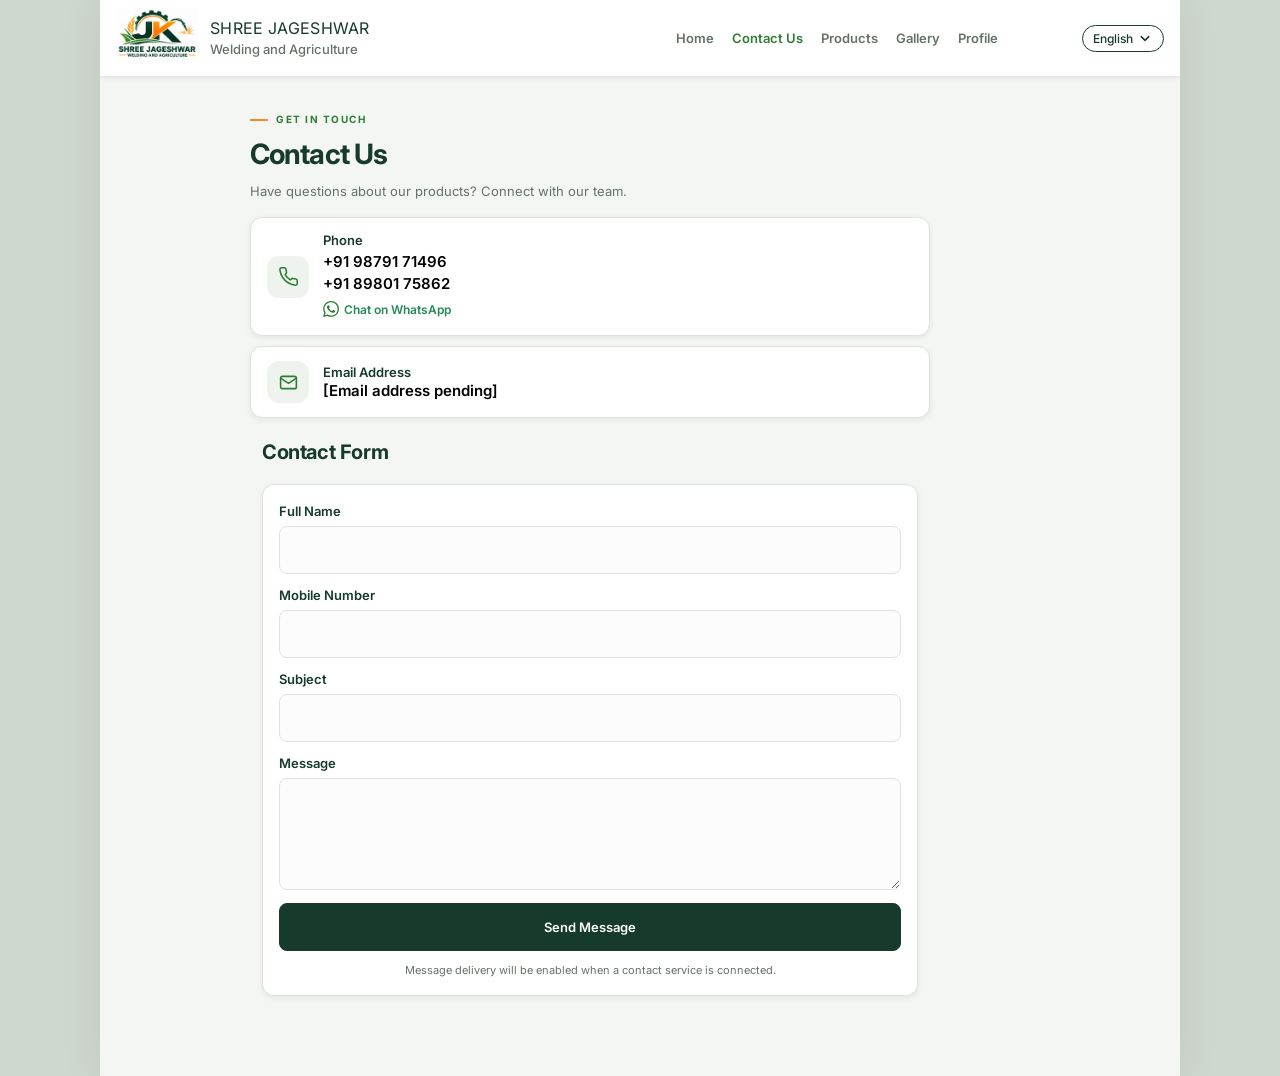
==== commit 718df454: "updated files" ====
--- a/contact.html
+++ b/contact.html
@@ -3,7 +3,7 @@
 <head>
   <meta charset="UTF-8" />
   <meta name="viewport" content="width=device-width, initial-scale=1" />
-  <title>Contact Us | Shree Jageshwar</title>
+  <title data-i18n="contactTitle">Contact Us | Shree Jageshwar</title>
   <meta name="description" content="Contact Shree Jageshwar Welding and Agriculture about agricultural machinery and welding services." />
   <link rel="icon" href="assets/logo.png" />
   <link rel="preconnect" href="https://fonts.googleapis.com" />
@@ -12,18 +12,18 @@
   <link rel="stylesheet" href="css/styles.css" />
 </head>
 <body data-page="contact">
-  <a class="skip-link" href="#main">Skip to content</a>
+  <a class="skip-link" href="#main" data-i18n="skipContent">Skip to content</a>
   <div class="app">
     <header class="site-header elevated">
       <a class="brand" href="index.html">
-        <img src="assets/logo.png" width="82" height="62" alt="Shree Jageshwar Welding and Agriculture logo" />
+        <img src="assets/logo.png" width="82" height="62" alt="Shree Jageshwar Welding and Agriculture logo" data-i18n-alt="logoAlt" />
         <div class="brand-copy">
           <p class="brand-name">SHREE JAGESHWAR</p>
           <p class="brand-sub" data-i18n="brandSub">Welding and Agriculture</p>
         </div>
       </a>
       <nav class="desktop-nav" aria-label="Primary"></nav>
-      <button class="lang-pill" type="button" data-lang-toggle aria-haspopup="true" aria-expanded="false">
+      <button class="lang-pill" type="button" data-lang-toggle aria-haspopup="true" aria-expanded="false" aria-label="Choose language" data-i18n-aria-label="chooseLanguage">
         <span data-lang-short>ગુજરાતી</span>
         <svg viewBox="0 0 16 16" fill="none" aria-hidden="true"><path d="M4 6l4 4 4-4" stroke="currentColor" stroke-width="1.6" stroke-linecap="round"/></svg>
       </button>
@@ -36,18 +36,18 @@
         <p data-i18n="contactLead">Have questions about our products? Connect with our team.</p>
       </div>
 
-      <section class="contact-list contact-methods" aria-label="Contact details">
+      <section class="contact-list contact-methods" aria-label="Contact details" data-i18n-aria-label="contactDetails">
         <div class="contact-card contact-detail-card">
           <span class="contact-method-icon" aria-hidden="true">
             <svg viewBox="0 0 24 24" fill="none" stroke="currentColor" stroke-width="1.8" stroke-linecap="round" stroke-linejoin="round"><path d="M22 16.92v3a2 2 0 0 1-2.18 2 19.8 19.8 0 0 1-8.63-3.07 19.5 19.5 0 0 1-6-6A19.8 19.8 0 0 1 2.12 4.18 2 2 0 0 1 4.11 2h3a2 2 0 0 1 2 1.72c.12.9.31 1.77.57 2.61a2 2 0 0 1-.45 2.11L8.09 9.91a16 16 0 0 0 6 6l1.47-1.14a2 2 0 0 1 2.11-.45c.84.26 1.71.45 2.61.57A2 2 0 0 1 22 16.92z"/></svg>
           </span>
           <div>
-            <p class="label">Phone</p>
+            <p class="label" data-i18n="phoneLabel">Phone</p>
             <a class="value contact-value-link" href="tel:+919879171496">+91 98791 71496</a>
             <a class="value contact-value-link" href="tel:+918980175862">+91 89801 75862</a>
-            <a class="contact-whatsapp" href="https://wa.me/919879171496" aria-label="Chat with us on WhatsApp">
+            <a class="contact-whatsapp" href="https://wa.me/919879171496" aria-label="Chat with us on WhatsApp" data-i18n-aria-label="chatWhatsApp">
               <svg viewBox="0 0 24 24" fill="currentColor" aria-hidden="true"><path d="M20.52 3.48A11.8 11.8 0 0 0 12.14 0C5.6 0 .28 5.31.28 11.86c0 2.09.55 4.13 1.6 5.93L0 24l6.36-1.67a11.8 11.8 0 0 0 5.77 1.47h.01C18.68 23.8 24 18.48 24 11.94c0-3.17-1.23-6.15-3.48-8.46ZM12.14 21.8a9.9 9.9 0 0 1-5.04-1.38l-.36-.21-3.78.99 1.01-3.69-.23-.38a9.9 9.9 0 0 1-1.52-5.27c0-5.48 4.45-9.93 9.94-9.93a9.87 9.87 0 0 1 7.03 2.92 9.87 9.87 0 0 1 2.91 7.04c0 5.48-4.45 9.91-9.96 9.91Zm5.45-7.43c-.3-.15-1.77-.88-2.05-.98-.28-.1-.48-.15-.68.15-.2.3-.78.98-.95 1.18-.18.2-.35.23-.65.08-.3-.15-1.26-.46-2.4-1.47-.89-.79-1.49-1.77-1.67-2.07-.17-.3-.02-.46.13-.61.13-.13.3-.35.45-.53.15-.17.2-.3.3-.5.1-.2.05-.38-.03-.53-.07-.15-.67-1.62-.93-2.22-.24-.58-.49-.5-.68-.51h-.58c-.2 0-.53.08-.8.38-.28.3-1.05 1.03-1.05 2.5s1.08 2.9 1.23 3.1c.15.2 2.12 3.24 5.13 4.54.72.31 1.28.5 1.72.64.72.23 1.37.2 1.89.12.58-.09 1.77-.73 2.02-1.43.25-.7.25-1.3.18-1.43-.08-.13-.28-.2-.58-.35Z"/></svg>
-              Chat on WhatsApp
+              <span data-i18n="chatWhatsApp">Chat on WhatsApp</span>
             </a>
           </div>
         </div>
@@ -56,8 +56,8 @@
             <svg viewBox="0 0 24 24" fill="none" stroke="currentColor" stroke-width="1.8" stroke-linecap="round" stroke-linejoin="round"><rect x="3" y="5" width="18" height="14" rx="2"/><path d="m3 7 9 6 9-6"/></svg>
           </span>
           <div>
-            <p class="label">Email</p>
-            <span class="value" data-contact-email>[Email address pending]</span>
+            <p class="label" data-i18n="emailAddress">Email Address</p>
+            <span class="value" data-contact-email data-i18n="emailPending">[Email address pending]</span>
           </div>
         </div>
       </section>
@@ -83,7 +83,7 @@
           </div>
           <button class="btn btn-forest btn-block" type="submit" data-i18n="send">Send Message</button>
           <p class="form-status" id="form-status" role="status" aria-live="polite"></p>
-          <p class="form-note">Message delivery will be enabled when a contact service is connected.</p>
+          <p class="form-note" data-i18n="contactFormNote">Message delivery will be enabled when a contact service is connected.</p>
         </form>
       </section>
     </main>
@@ -92,7 +92,7 @@
   </div>
 
   <div class="overlay" id="overlay"></div>
-  <div class="lang-menu" id="lang-menu" role="menu" aria-label="Choose language">
+  <div class="lang-menu" id="lang-menu" role="menu" aria-label="Choose language" data-i18n-aria-label="chooseLanguage">
     <button type="button" data-set-lang="en">English</button>
     <button type="button" data-set-lang="hi">हिन्दी</button>
     <button type="button" data-set-lang="gu">ગુજરાતી</button>
--- a/css/styles.css
+++ b/css/styles.css
@@ -468,16 +468,19 @@
   position: fixed;
   left: 50%;
   transform: translateX(-50%);
+  
   bottom: 0;
   width: 100%;
   max-width: var(--max);
-  height: var(--nav-h);
+  height: 60px;
+  /* height: var(--nav-h); */
   background: #fff;
   border-top: 1px solid var(--border);
   display: flex;
   align-items: stretch;
-  padding: 8px 12px 28px;
+  padding: 8px 12px 12px;
   z-index: 50;
+
 }
 
 .bottom-nav a {
@@ -489,14 +492,22 @@
   gap: 4px;
   min-width: 0;
   color: var(--muted-2);
-  font-size: 10px;
+  font-size: 12px;
   font-weight: 500;
 }
-
 .bottom-nav a svg {
+    display: block;
+    width: 24px;
+    height: 24px;
+    stroke: currentColor;
+    fill: none;
+    flex-shrink: 0;
+    z-index: 2000;
+}
+/* .bottom-nav a svg {
   width: 24px;
   height: 24px;
-}
+} */
 
 .bottom-nav a.active {
   color: var(--green);
@@ -2001,3 +2012,4 @@
     transition-duration: 0.01ms !important;
   }
 }
+
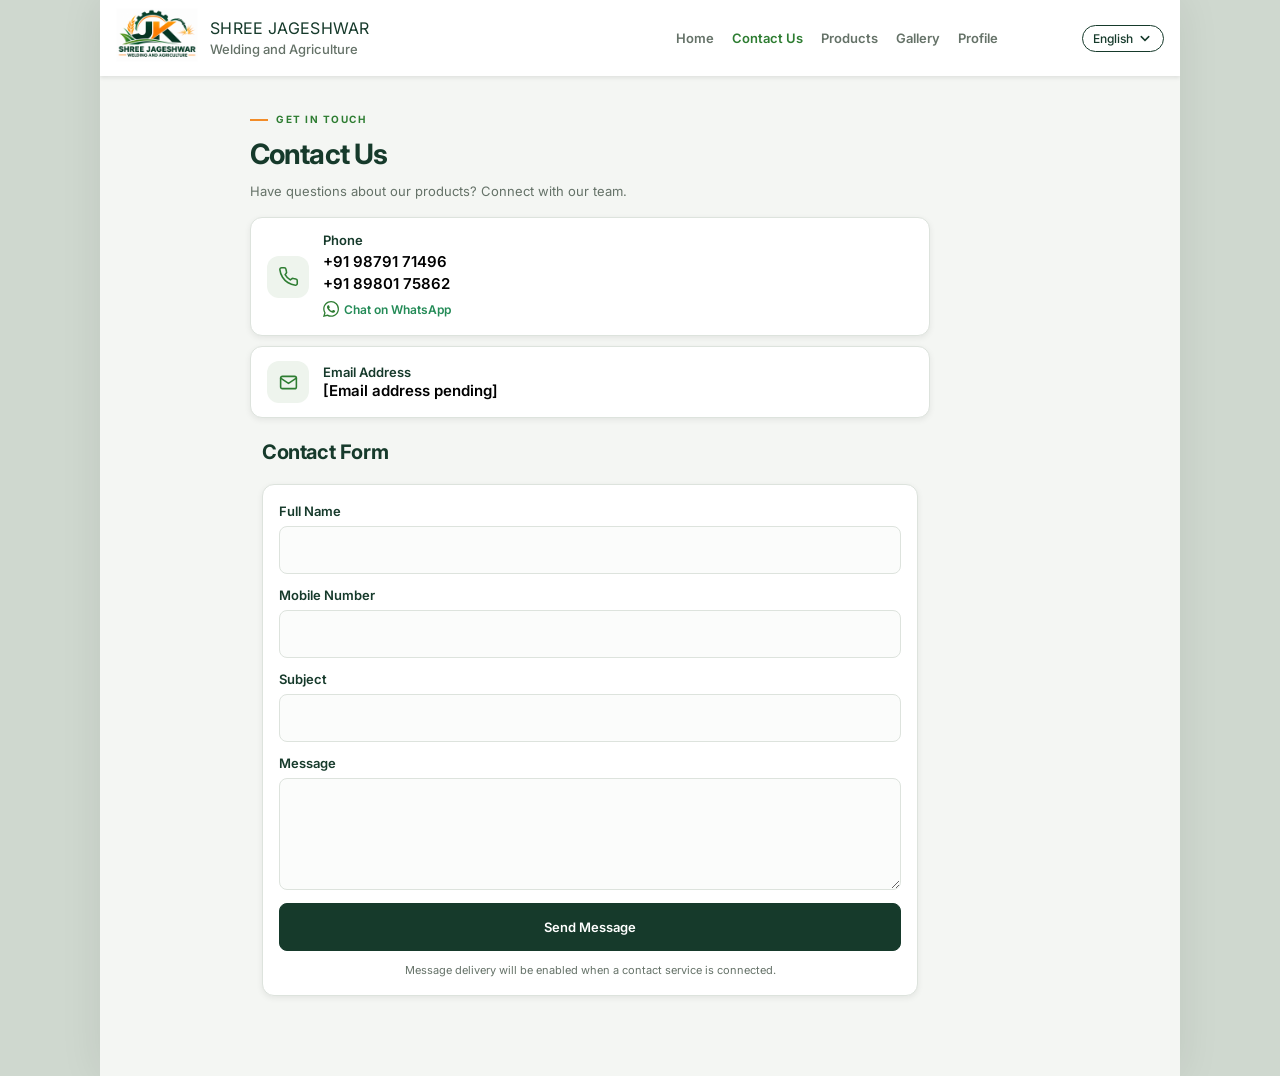
==== commit f05cecb6: "add sitemap.xml and robots.txt file" ====
--- a/contact.html
+++ b/contact.html
@@ -3,14 +3,23 @@
 <head>
   <meta charset="UTF-8" />
   <meta name="viewport" content="width=device-width, initial-scale=1" />
-  <title data-i18n="contactTitle">Contact Us | Shree Jageshwar</title>
-  <meta name="description" content="Contact Shree Jageshwar Welding and Agriculture about agricultural machinery and welding services." />
+  <title>Contact Shree Jageshwar | Agricultural Machinery & Welding</title>
+  <meta name="description" content="Contact Shree Jageshwar Welding and Agriculture about threshers, farming equipment, agricultural machinery and welding work. Call or WhatsApp our team." />
   <link rel="icon" href="assets/logo.png" />
   <link rel="preconnect" href="https://fonts.googleapis.com" />
   <link rel="preconnect" href="https://fonts.gstatic.com" crossorigin />
   <link href="https://fonts.googleapis.com/css2?family=Inter:wght@400;500;600;700;800&display=swap" rel="stylesheet" />
   <link rel="stylesheet" href="css/styles.css" />
-</head>
+
+  <link rel="canonical" href="https://jk-machinery.vercel.app/contact.html" />
+  <meta property="og:type" content="website" />
+  <meta property="og:title" content="Contact Shree Jageshwar | Agricultural Machinery &amp; Welding" />
+  <meta property="og:description" content="Contact Shree Jageshwar Welding and Agriculture about threshers, farming equipment, agricultural machinery and welding work. Call or WhatsApp our team." />
+  <meta property="og:url" content="https://jk-machinery.vercel.app/contact.html" />
+  <meta property="og:image" content="https://jk-machinery.vercel.app/assets/hero.png" />
+  <meta property="og:image:alt" content="Agricultural machinery and welding work at Shree Jageshwar" />
+  <meta name="twitter:card" content="summary_large_image" />
+  </head>
 <body data-page="contact">
   <a class="skip-link" href="#main" data-i18n="skipContent">Skip to content</a>
   <div class="app">
--- a/css/styles.css
+++ b/css/styles.css
@@ -472,7 +472,7 @@
   bottom: 0;
   width: 100%;
   max-width: var(--max);
-  height: 60px;
+  height: 50px;
   /* height: var(--nav-h); */
   background: #fff;
   border-top: 1px solid var(--border);
